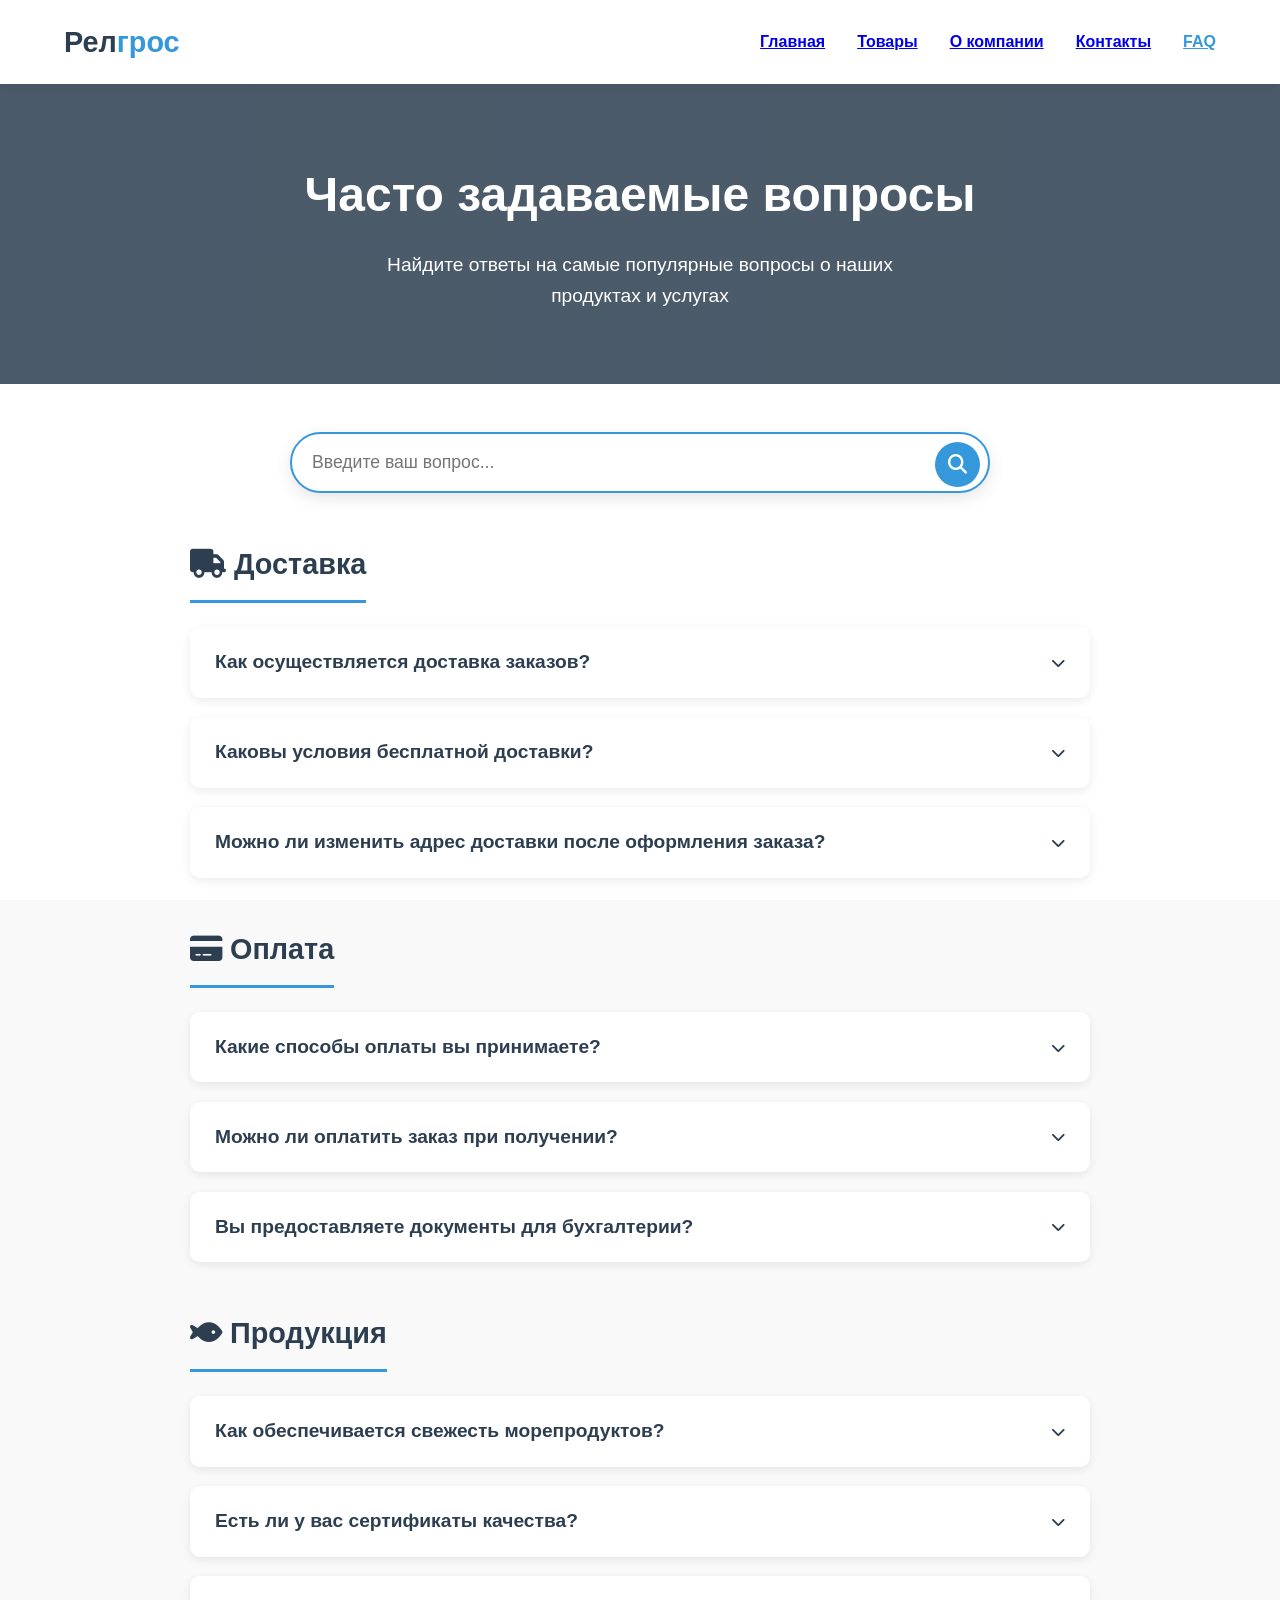
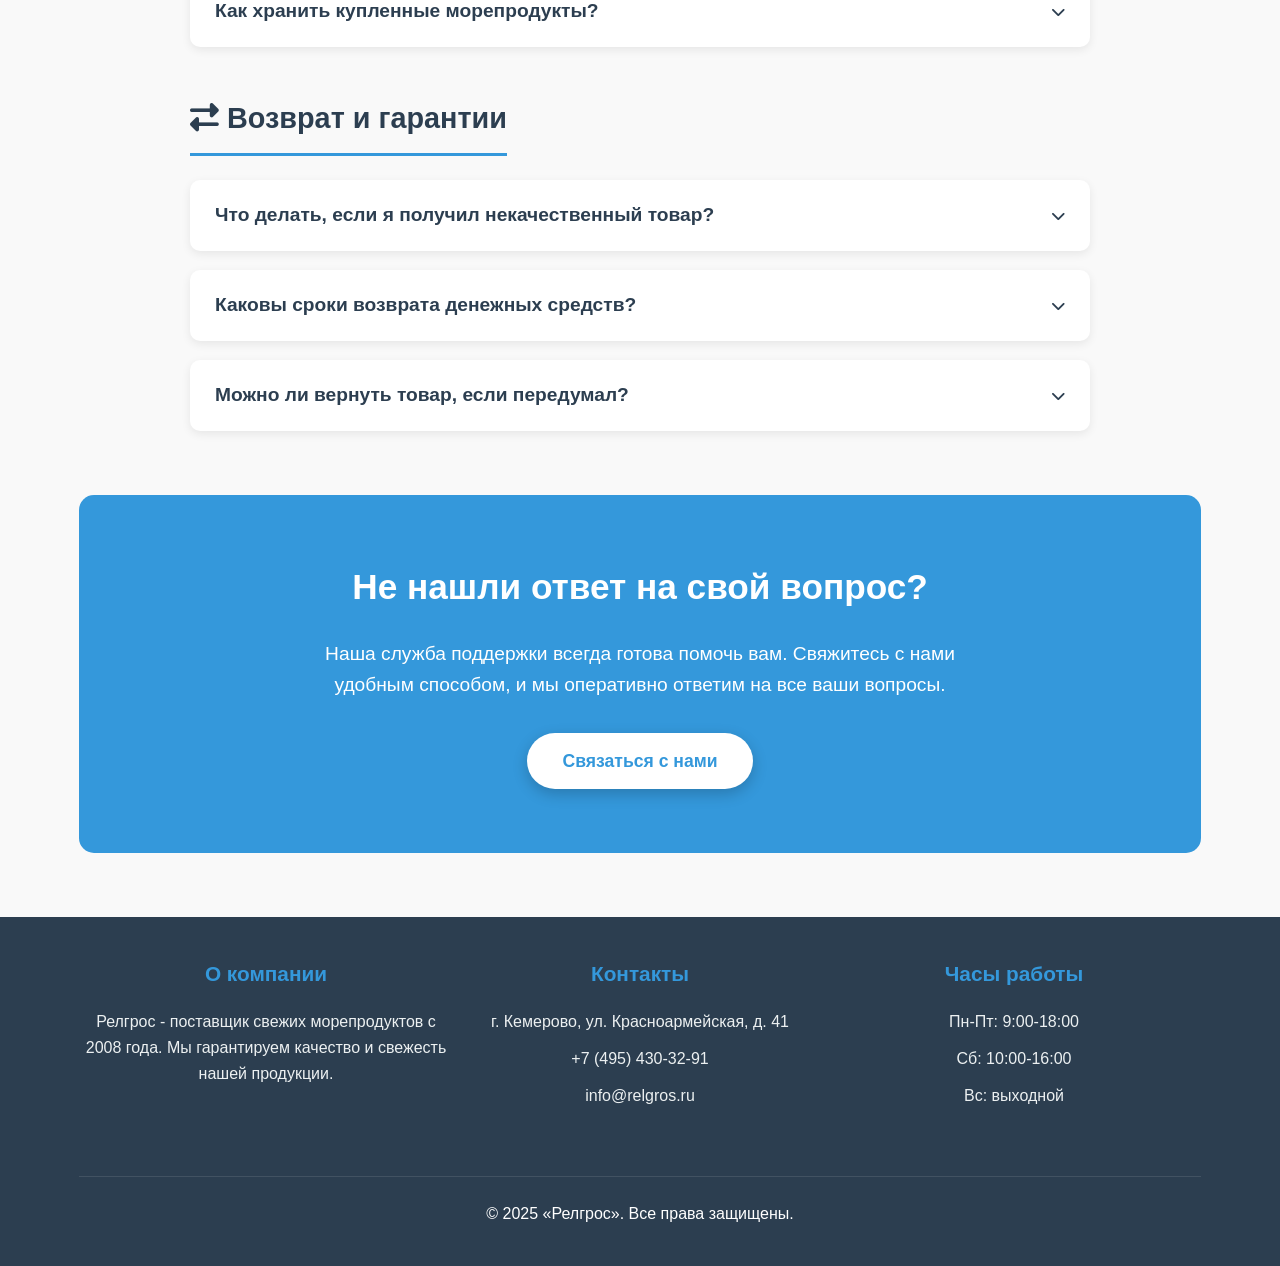
==== FAQ.html @ 41223345 "Add files via upload" ====
<!DOCTYPE html>
<html lang="ru">
<head>
  <meta charset="UTF-8">
  <meta name="viewport" content="width=device-width, initial-scale=1.0">
  <title>FAQ - Морепродукты Релгрос</title>
  <style>
    * {
      margin: 0;
      padding: 0;
      box-sizing: border-box;
      font-family: 'Segoe UI', Tahoma, Geneva, Verdana, sans-serif;
    }
    
    body {
      background-color: #f9f9f9;
      color: #333;
      line-height: 1.6;
      background-image: linear-gradient(rgba(255, 255, 255, 0.95), rgba(255, 255, 255, 0.95)), 
                        url('https://images.unsplash.com/photo-1556702565-0d0f0d1a40a5?q=80&w=2070&auto=format&fit=crop');
      background-size: cover;
      background-attachment: fixed;
    }
    
    .container {
      width: 90%;
      max-width: 1200px;
      margin: 0 auto;
      padding: 0 15px;
    }
    
    header {
      background-color: #fff;
      box-shadow: 0 2px 10px rgba(0, 0, 0, 0.1);
      position: sticky;
      top: 0;
      z-index: 1000;
    }
    
    .nav-wrapper {
      display: flex;
      justify-content: space-between;
      align-items: center;
      padding: 1.2rem 0;
    }
    
    .logo {
      font-size: 1.8rem;
      font-weight: 800;
      color: #2c3e50;
    }
    
    .logo span {
      color: #3498db;
    }
    
    nav {
      display: flex;
      align-items: center;
    }
    
    #nav-menu {
      display: flex;
    }
    
    #nav-menu a {
      margin-left: 2rem;
      font-weight: 600;
      position: relative;
      padding: 8px 0;
    }
    
    #nav-menu a:hover {
      color: #3498db;
    }
    
    .faq-hero {
      background: linear-gradient(rgba(44, 62, 80, 0.85), rgba(44, 62, 80, 0.85)), 
                  url('https://images.unsplash.com/photo-1564759077034-936b00d658e6?q=80&w=2070&auto=format&fit=crop');
      background-size: cover;
      background-position: center;
      height: 300px;
      display: flex;
      align-items: center;
      text-align: center;
      color: white;
      margin-bottom: 3rem;
    }
    
    .faq-hero h1 {
      font-size: 3rem;
      margin-bottom: 1rem;
    }
    
    .faq-hero p {
      max-width: 600px;
      margin: 0 auto;
      font-size: 1.2rem;
    }
    
    .search-container {
      max-width: 700px;
      margin: 2rem auto 3rem;
      position: relative;
    }
    
    .search-box {
      width: 100%;
      padding: 18px 20px;
      border: 2px solid #3498db;
      border-radius: 50px;
      font-size: 1.1rem;
      box-shadow: 0 5px 15px rgba(0, 0, 0, 0.1);
    }
    
    .search-box:focus {
      outline: none;
      border-color: #2980b9;
      box-shadow: 0 5px 20px rgba(52, 152, 219, 0.3);
    }
    
    .search-btn {
      position: absolute;
      right: 10px;
      top: 10px;
      background: #3498db;
      color: white;
      border: none;
      border-radius: 50%;
      width: 45px;
      height: 45px;
      cursor: pointer;
      font-size: 1.2rem;
      transition: all 0.3s ease;
    }
    
    .search-btn:hover {
      background: #2980b9;
      transform: scale(1.05);
    }
    
    .faq-container {
      max-width: 900px;
      margin: 0 auto 4rem;
    }
    
    .faq-category {
      margin-bottom: 3rem;
    }
    
    .faq-category h2 {
      color: #2c3e50;
      margin-bottom: 1.5rem;
      padding-bottom: 0.8rem;
      border-bottom: 3px solid #3498db;
      display: inline-block;
      font-size: 1.8rem;
    }
    
    .faq-item {
      background: white;
      border-radius: 10px;
      box-shadow: 0 3px 10px rgba(0, 0, 0, 0.08);
      margin-bottom: 1.2rem;
      overflow: hidden;
      transition: all 0.3s ease;
    }
    
    .faq-item:hover {
      box-shadow: 0 5px 20px rgba(0, 0, 0, 0.12);
    }
    
    .faq-question {
      padding: 20px 25px;
      font-size: 1.2rem;
      font-weight: 600;
      color: #2c3e50;
      cursor: pointer;
      display: flex;
      justify-content: space-between;
      align-items: center;
      transition: background 0.3s ease;
    }
    
    .faq-question:hover {
      background: #f8f9fa;
    }
    
    .faq-question::after {
      content: '\f078';
      font-family: 'Font Awesome 5 Free';
      font-weight: 900;
      font-size: 0.9rem;
      transition: transform 0.3s ease;
    }
    
    .faq-item.active .faq-question::after {
      transform: rotate(180deg);
    }
    
    .faq-answer {
      padding: 0 25px;
      max-height: 0;
      overflow: hidden;
      transition: all 0.3s ease;
      background: #f8f9fa;
      color: #555;
      line-height: 1.8;
    }
    
    .faq-item.active .faq-answer {
      padding: 20px 25px;
      max-height: 1000px;
    }
    
    .contact-promo {
      background: #3498db;
      color: white;
      padding: 4rem 0;
      text-align: center;
      margin-bottom: 4rem;
      border-radius: 15px;
    }
    
    .contact-promo h2 {
      margin-bottom: 1.5rem;
      font-size: 2.2rem;
    }
    
    .contact-promo p {
      max-width: 700px;
      margin: 0 auto 2rem;
      font-size: 1.2rem;
    }
    
    .contact-btn {
      display: inline-block;
      background: white;
      color: #3498db;
      padding: 14px 35px;
      border-radius: 50px;
      font-weight: 600;
      font-size: 1.1rem;
      text-decoration: none;
      transition: all 0.3s ease;
      box-shadow: 0 5px 15px rgba(0, 0, 0, 0.2);
    }
    
    .contact-btn:hover {
      transform: translateY(-3px);
      box-shadow: 0 8px 20px rgba(0, 0, 0, 0.25);
      background: #f1f8ff;
    }
    
    footer {
      background-color: #2c3e50;
      color: white;
      padding: 2.5rem 0;
      text-align: center;
    }
    
    .footer-content {
      display: flex;
      flex-wrap: wrap;
      justify-content: space-between;
      margin-bottom: 2rem;
    }
    
    .footer-section {
      flex: 1;
      min-width: 250px;
      margin-bottom: 1.5rem;
    }
    
    .footer-section h3 {
      margin-bottom: 1.2rem;
      font-size: 1.3rem;
      color: #3498db;
    }
    
    .footer-section p, .footer-section a {
      margin-bottom: 0.7rem;
      display: block;
      color: #ecf0f1;
      text-decoration: none;
    }
    
    .footer-section a:hover {
      color: #3498db;
      text-decoration: underline;
    }
    
    .copyright {
      border-top: 1px solid rgba(255, 255, 255, 0.1);
      padding-top: 1.5rem;
    }
    
    @media (max-width: 768px) {
      .faq-hero h1 {
        font-size: 2.2rem;
      }
      
      .faq-question {
        padding: 15px 20px;
        font-size: 1.1rem;
      }
      
      .faq-item.active .faq-answer {
        padding: 15px 20px;
      }
      
      .contact-promo {
        padding: 3rem 1.5rem;
      }
    }
  </style>
  <link rel="stylesheet" href="https://cdnjs.cloudflare.com/ajax/libs/font-awesome/6.4.0/css/all.min.css">
</head>
<body>
  <header>
    <div class="container nav-wrapper">
      <div class="logo">Рел<span>грос</span></div>
      <nav id="nav-menu">
        <a href="index.html">Главная</a>
        <a href="#products">Товары</a>
        <a href="#about">О компании</a>
        <a href="kontakti.html">Контакты</a>
        <a href="faq.html" style="color: #3498db;">FAQ</a>
      </nav>
    </div>
  </header>

  <section class="faq-hero">
    <div class="container">
      <h1>Часто задаваемые вопросы</h1>
      <p>Найдите ответы на самые популярные вопросы о наших продуктах и услугах</p>
    </div>
  </section>

  <div class="container">
    <div class="search-container">
      <input type="text" class="search-box" placeholder="Введите ваш вопрос...">
      <button class="search-btn"><i class="fas fa-search"></i></button>
    </div>
    
    <div class="faq-container">
      <div class="faq-category">
        <h2><i class="fas fa-truck"></i> Доставка</h2>
        
        <div class="faq-item">
          <div class="faq-question">Как осуществляется доставка заказов?</div>
          <div class="faq-answer">
            <p>Мы осуществляем доставку по всей России с помощью партнерских транспортных компаний. В пределах Кемерово доставка осуществляется нашими курьерами в течение 2-4 часов после оформления заказа. Для других городов срок доставки составляет от 1 до 5 дней в зависимости от удаленности региона.</p>
          </div>
        </div>
        
        <div class="faq-item">
          <div class="faq-question">Каковы условия бесплатной доставки?</div>
          <div class="faq-answer">
            <p>Бесплатная доставка доступна для заказов от 5000 рублей по Кемерово. Для других городов бесплатная доставка предоставляется при заказе от 10000 рублей. Также мы предлагаем бесплатную доставку для постоянных клиентов по программе лояльности.</p>
          </div>
        </div>
        
        <div class="faq-item">
          <div class="faq-question">Можно ли изменить адрес доставки после оформления заказа?</div>
          <div class="faq-answer">
            <p>Да, вы можете изменить адрес доставки до момента отправки заказа. Для этого свяжитесь с нашим менеджером по телефону +7 (495) 430-32-91 или напишите на info@relgros.ru. После отправки заказа изменение адреса может быть затруднено.</p>
          </div>
        </div>
      </div>
      
      <div class="faq-category">
        <h2><i class="fas fa-credit-card"></i> Оплата</h2>
        
        <div class="faq-item">
          <div class="faq-question">Какие способы оплаты вы принимаете?</div>
          <div class="faq-answer">
            <p>Мы предлагаем несколько удобных способов оплаты:</p>
            <ul style="padding-left: 20px; margin: 15px 0;">
              <li>Банковские карты (Visa, Mastercard, Мир)</li>
              <li>Электронные кошельки (ЮMoney, QIWI)</li>
              <li>Безналичный расчет для юридических лиц</li>
              <li>Наличные при получении (только для Кемерово)</li>
              <li>Онлайн-банкинг (Сбербанк Онлайн, Тинькофф и др.)</li>
            </ul>
          </div>
        </div>
        
        <div class="faq-item">
          <div class="faq-question">Можно ли оплатить заказ при получении?</div>
          <div class="faq-answer">
            <p>Да, для жителей Кемерово доступна оплата наличными или картой при получении заказа. Для других городов оплата при получении возможна только при выборе транспортной компании, поддерживающей данную опцию (например, СДЭК).</p>
          </div>
        </div>
        
        <div class="faq-item">
          <div class="faq-question">Вы предоставляете документы для бухгалтерии?</div>
          <div class="faq-answer">
            <p>Да, мы предоставляем полный комплект документов: товарную накладную, счет-фактуру и договор поставки. Для юридических лиц также доступна электронная подпись документов. Все документы отправляются вместе с заказом или по электронной почте.</p>
          </div>
        </div>
      </div>
      
      <div class="faq-category">
        <h2><i class="fas fa-fish"></i> Продукция</h2>
        
        <div class="faq-item">
          <div class="faq-question">Как обеспечивается свежесть морепродуктов?</div>
          <div class="faq-answer">
            <p>Мы сотрудничаем напрямую с рыболовецкими хозяйствами и поставщиками, что позволяет нам получать продукцию максимально быстро. Все морепродукты хранятся в специализированных холодильных камерах при температуре -2°C. Для доставки используются термоконтейнеры с хладагентами, что гарантирует сохранение свежести.</p>
          </div>
        </div>
        
        <div class="faq-item">
          <div class="faq-question">Есть ли у вас сертификаты качества?</div>
          <div class="faq-answer">
            <p>Да, вся наша продукция имеет необходимые сертификаты качества и соответствия. Мы строго соблюдаем санитарные нормы и регулярно проходим проверки Роспотребнадзора. По запросу мы можем предоставить копии сертификатов для любой партии товара.</p>
          </div>
        </div>
        
        <div class="faq-item">
          <div class="faq-question">Как хранить купленные морепродукты?</div>
          <div class="faq-answer">
            <p>Свежие морепродукты следует хранить в холодильнике при температуре от 0 до +2°C не более 2 суток. Для более длительного хранения рекомендуется заморозка при -18°C. Размораживать продукт следует постепенно в холодильнике. Не допускается повторная заморозка размороженных морепродуктов.</p>
          </div>
        </div>
      </div>
      
      <div class="faq-category">
        <h2><i class="fas fa-exchange-alt"></i> Возврат и гарантии</h2>
        
        <div class="faq-item">
          <div class="faq-question">Что делать, если я получил некачественный товар?</div>
          <div class="faq-answer">
            <p>Если вы получили товар ненадлежащего качества, пожалуйста, немедленно свяжитесь с нами по телефону +7 (495) 430-32-91 или напишите на returns@relgros.ru. Мы организуем возврат и замену товара в кратчайшие сроки. Для решения вопроса нам потребуется фото товара и упаковки.</p>
          </div>
        </div>
        
        <div class="faq-item">
          <div class="faq-question">Каковы сроки возврата денежных средств?</div>
          <div class="faq-answer">
            <p>При отмене заказа до его отправки возврат денежных средств осуществляется в течение 1 рабочего дня. Если заказ уже был отправлен, возврат производится после получения товара обратно на наш склад. Срок возврата средств на банковскую карту составляет 3-10 рабочих дней в зависимости от банка.</p>
          </div>
        </div>
        
        <div class="faq-item">
          <div class="faq-question">Можно ли вернуть товар, если передумал?</div>
          <div class="faq-answer">
            <p>Согласно законодательству РФ, скоропортящиеся пищевые продукты (к которым относятся морепродукты) возврату и обмену не подлежат. Исключение составляют случаи, когда товар был доставлен ненадлежащего качества или с истекшим сроком годности.</p>
          </div>
        </div>
      </div>
    </div>
    
    <div class="contact-promo">
      <h2>Не нашли ответ на свой вопрос?</h2>
      <p>Наша служба поддержки всегда готова помочь вам. Свяжитесь с нами удобным способом, и мы оперативно ответим на все ваши вопросы.</p>
      <a href="kontakti.html" class="contact-btn">Связаться с нами</a>
    </div>
  </div>

  <footer>
    <div class="container">
      <div class="footer-content">
        <div class="footer-section">
          <h3>О компании</h3>
          <p>Релгрос - поставщик свежих морепродуктов с 2008 года. Мы гарантируем качество и свежесть нашей продукции.</p>
        </div>
        
        <div class="footer-section">
          <h3>Контакты</h3>
          <p>г. Кемерово, ул. Красноармейская, д. 41</p>
          <a href="tel:+74954303291">+7 (495) 430-32-91</a>
          <a href="mailto:info@relgros.ru">info@relgros.ru</a>
        </div>
        
        <div class="footer-section">
          <h3>Часы работы</h3>
          <p>Пн-Пт: 9:00-18:00</p>
          <p>Сб: 10:00-16:00</p>
          <p>Вс: выходной</p>
        </div>
      </div>
      
      <div class="copyright">
        <p>&copy; 2025 «Релгрос». Все права защищены.</p>
      </div>
    </div>
  </footer>

  <script>
    // Функционал аккордеона
    const faqItems = document.querySelectorAll('.faq-item');
    
    faqItems.forEach(item => {
      const question = item.querySelector('.faq-question');
      
      question.addEventListener('click', () => {
        // Закрываем все открытые элементы
        faqItems.forEach(otherItem => {
          if (otherItem !== item && otherItem.classList.contains('active')) {
            otherItem.classList.remove('active');
          }
        });
        
        // Переключаем текущий элемент
        item.classList.toggle('active');
      });
    });
    
    // Поиск по FAQ
    const searchBox = document.querySelector('.search-box');
    
    searchBox.addEventListener('input', () => {
      const searchTerm = searchBox.value.toLowerCase();
      
      faqItems.forEach(item => {
        const question = item.querySelector('.faq-question').textContent.toLowerCase();
        const answer = item.querySelector('.faq-answer').textContent.toLowerCase();
        
        if (question.includes(searchTerm) || answer.includes(searchTerm)) {
          item.style.display = 'block';
          
          // Открываем элемент, если он содержит искомый термин
          if (!item.classList.contains('active')) {
            item.classList.add('active');
          }
        } else {
          item.style.display = 'none';
        }
      });
    });
    
    // Прокрутка к категории при клике на ссылку в URL
    document.addEventListener('DOMContentLoaded', () => {
      const hash = window.location.hash;
      if (hash) {
        const targetElement = document.querySelector(hash);
        if (targetElement) {
          setTimeout(() => {
            targetElement.scrollIntoView({ behavior: 'smooth', block: 'start' });
          }, 300);
        }
      }
    });
  </script>
</body>
</html>
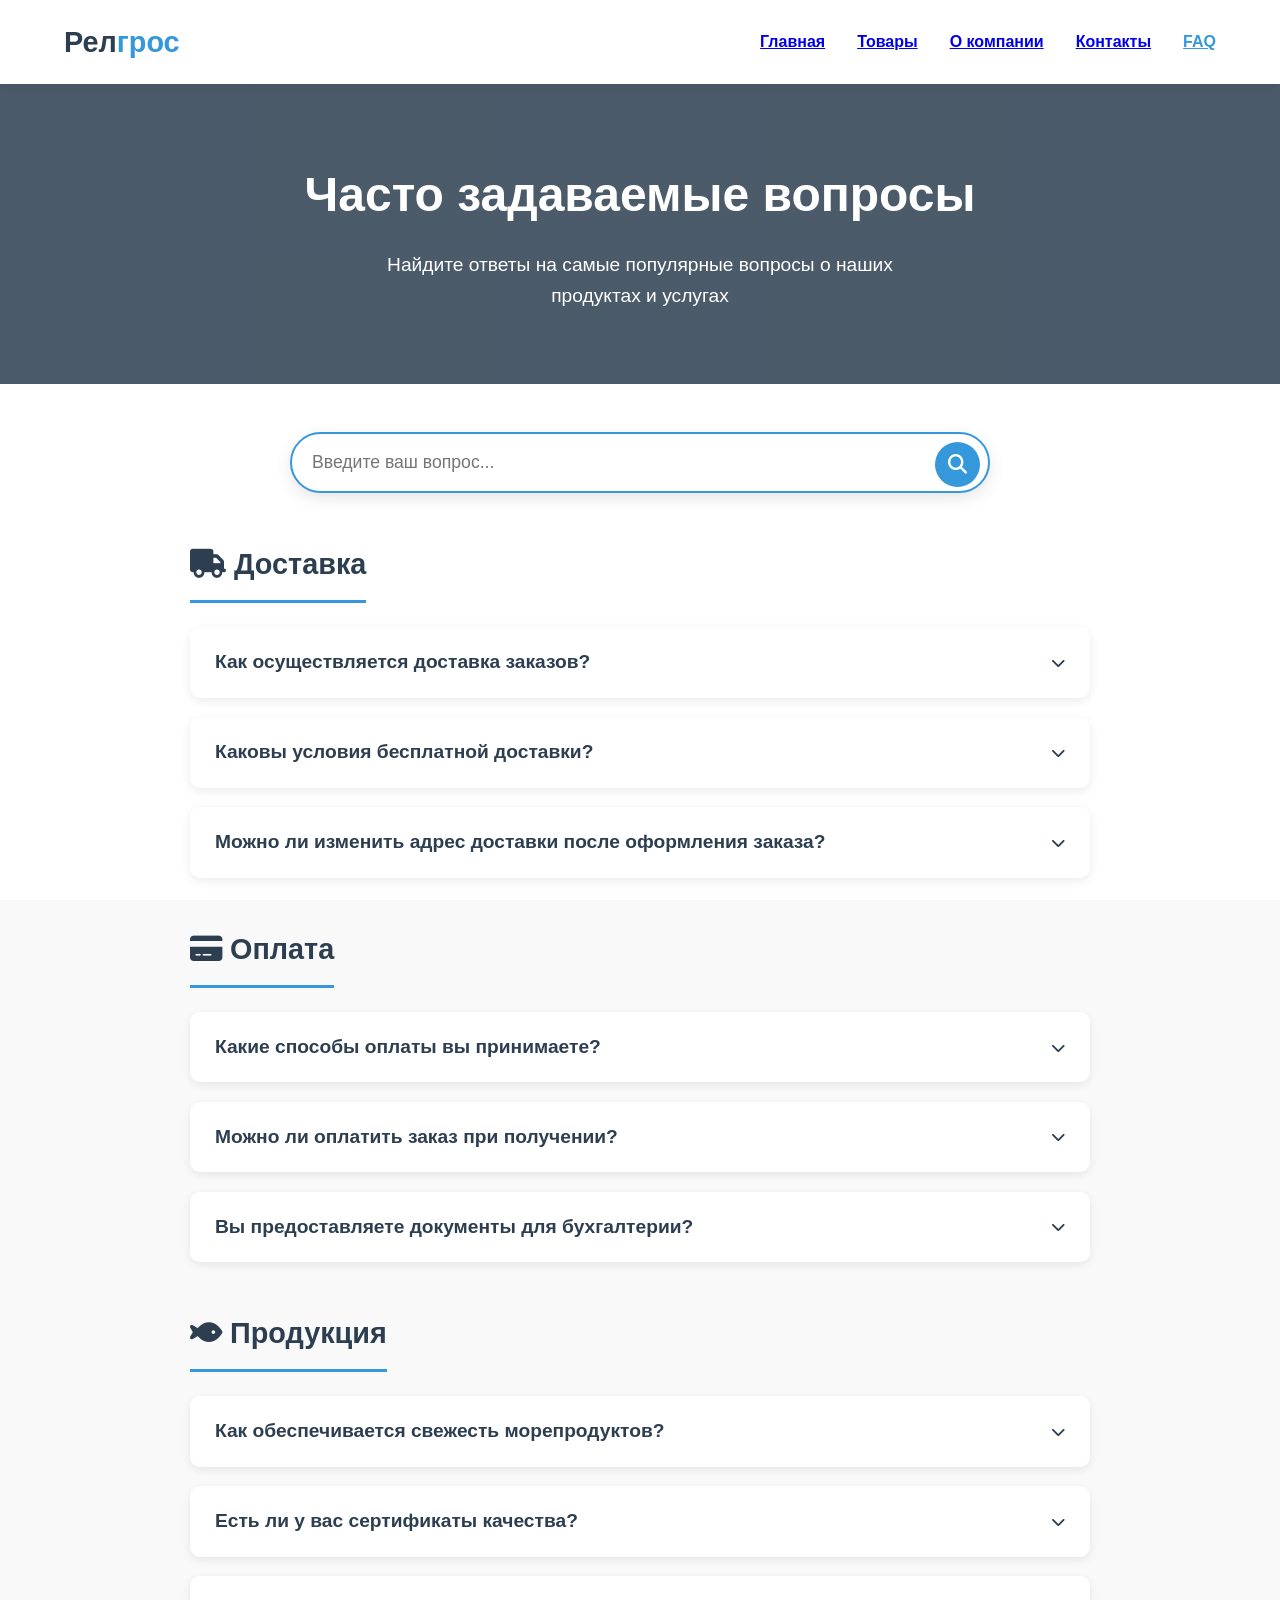
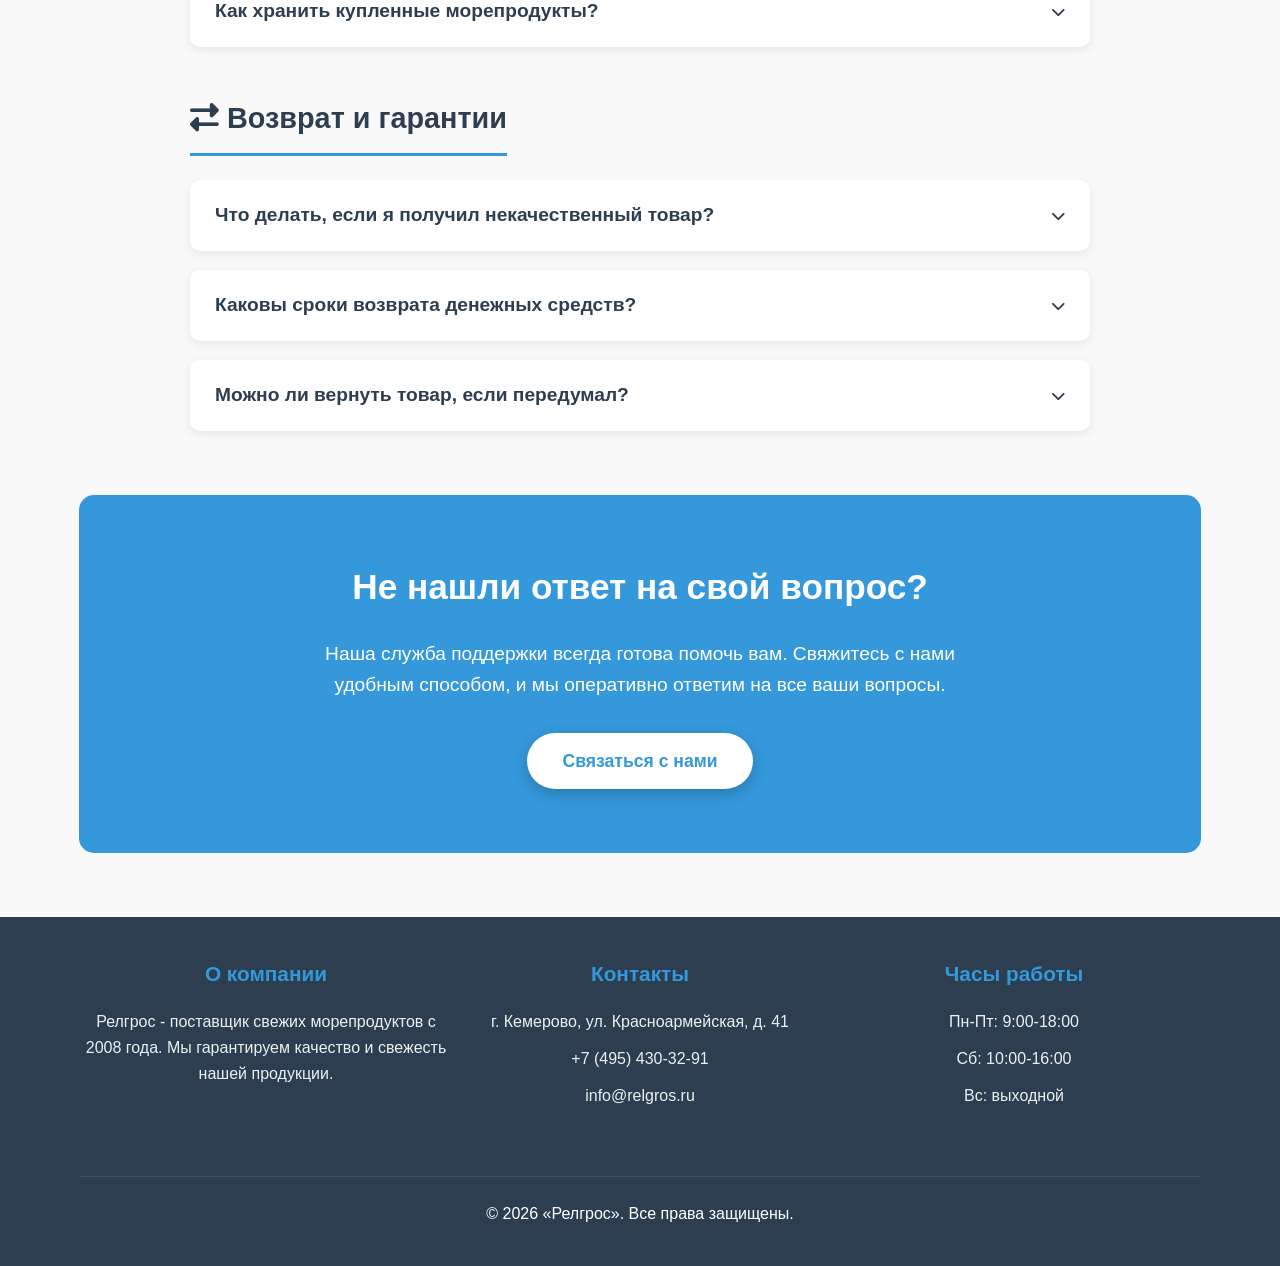
==== commit 51b50f3c: "Update FAQ.html" ====
--- a/FAQ.html
+++ b/FAQ.html
@@ -483,7 +483,7 @@
       </div>
       
       <div class="copyright">
-        <p>&copy; 2025 «Релгрос». Все права защищены.</p>
+        <p>&copy; 2026 «Релгрос». Все права защищены.</p>
       </div>
     </div>
   </footer>
@@ -545,4 +545,4 @@
     });
   </script>
 </body>
-</html>+</html>
